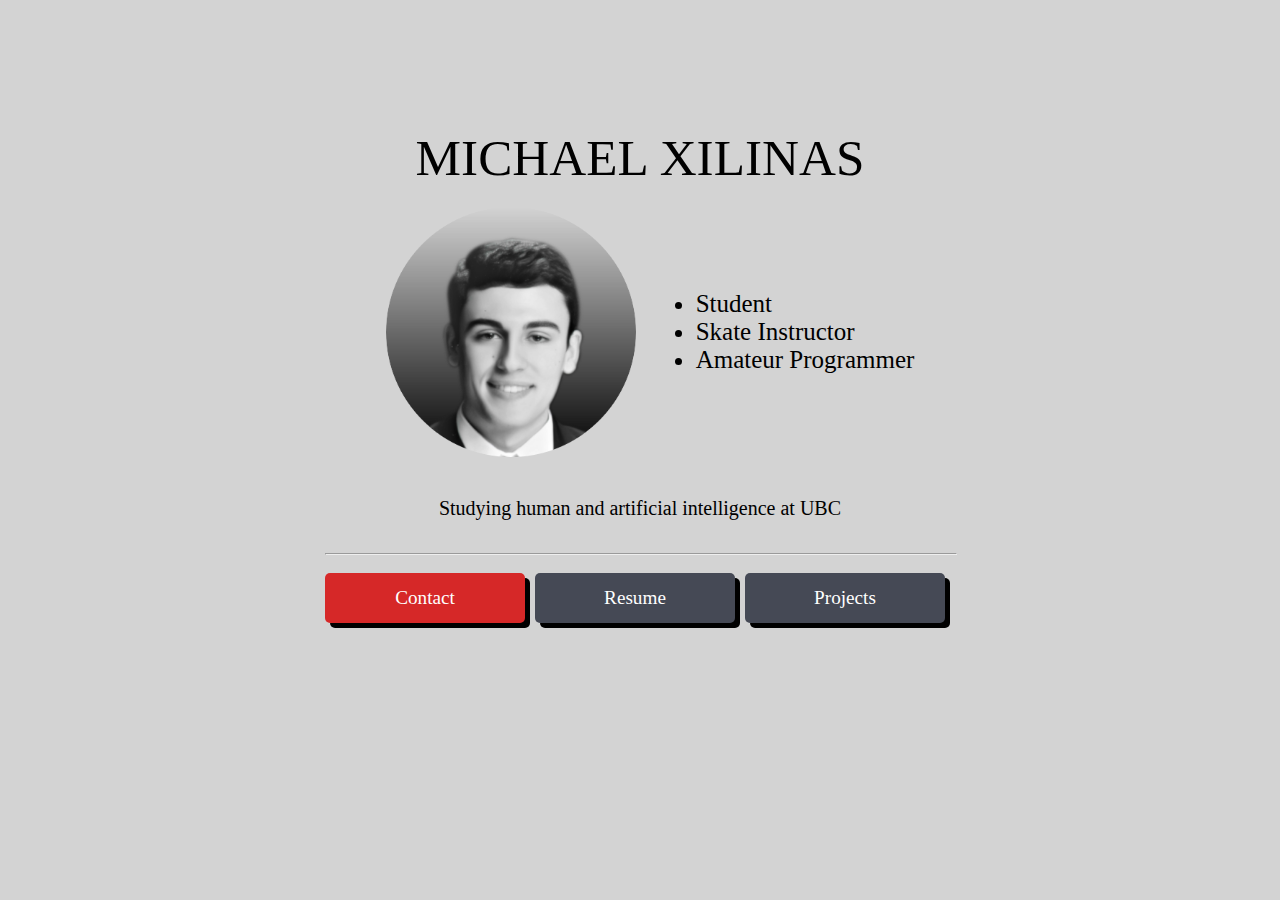
==== index.html @ 36f39596 "first commit" ====
<!DOCTYPE html>
<html>

<head>
<link rel="stylesheet" href="Styles/landing_page.css">
</head>

<body>
	<div class="wrapper">
		<div class="center">
			<h1>MICHAEL XILINAS</h1>
			<div class="beside">
				<img src="Images/headshot.png">
				<ul>
					<li>Student</li>
					<li>Skate Instructor</li>
					<li>Amateur Programmer</li>
				</ul>
			</div>
			<p>Studying human and artificial intelligence at UBC</p>
			<hr>
			<div class="button_container">
				<a class="contact" href="https://forms.gle/q11wuD6EPuG9CwRc7">Contact</a>
				<a class="resume" href="https://docs.google.com/document/d/1irfIzOSBhY8ymAPG5YgSZCQz5qVtj-jNSn2Zpp6zG4Q/edit?usp=sharing">Resume</a>
				<a href="projects.html">Projects</a>
			</div>
		</div>
	</div>
</body>

</html>
---- Styles/landing_page.css ----
@font-face {
	font-family: "FiraMono";
	src: url("FiraMono-Regular.otf") format("opentype");
}

hr {
	width: 100%;
}

ul {
	margin: 0px;
	font-size: 25px;
}

body {
	margin-top: 10%;
	background-color: lightgray;
}

h1 {
	font: 4vw "FiraMono";
	margin: 0px;
	padding: 0px;
	white-space: nowrap;
}

img {
	padding: 20px;
	width: 250px;
	height: 250px;
}

p {
	font-size: 125%;
	margin-bottom: 25px;
}

a {
	display: flex;
	align-items: center;
	text-decoration: none;
	justify-content: center;
	color: white;
	margin-top: 10px;
	margin-right: 10px;
	background-color: #454955;
	font-size: 120%;
	width: 200px;
	height: 50px;
	border: none;
	border-radius: 5px;
	box-shadow: 5px 5px black;
}

@keyframes push {
	from {top: 0px; left: 0px;}
	to {top: 5px; left: 5px; box-shadow: 0px 0px black;}
}

a:active {
	animation-name: push;
	animation-duration: 0.1s;
	position: relative;
}

a:hover {
	background-color: gray;
}

.contact:hover {
	background-color: red;
}

.contact {
	background-color: #d62828;
}

.wrapper {
	display: flex;
	flex-direction: column;
	align-items: center;
}

.center {
	width: fit-content;
	display: flex;
	flex-direction: column;
	align-items: center;
}

.beside, .button_container {
	width: 100%;
	display: flex;
	justify-content: center;
	align-items: center;
	flex-direction: row;
}

/* Stack and resize on mobile */
@media only screen and (max-width: 1000px) {
	.button_container {
		display: flex;
		flex-direction: column;
	}

	hr {
		height: 3px;
		background-color: black;
	}

	ul {
		font-size: 4.5vw;
	}

	p {
		font-size: 3.5vw;
	}

	h1 {
		font-size: 9vw;
	}

	a {
		margin: 10px;
		font-size: 50px;
		width: 90vw;
		height: 200px;
	}

	img {
		width: 350px;
		height: 350px;
	}
}

.above {
	display: flex;
	flex-direction: column;
}
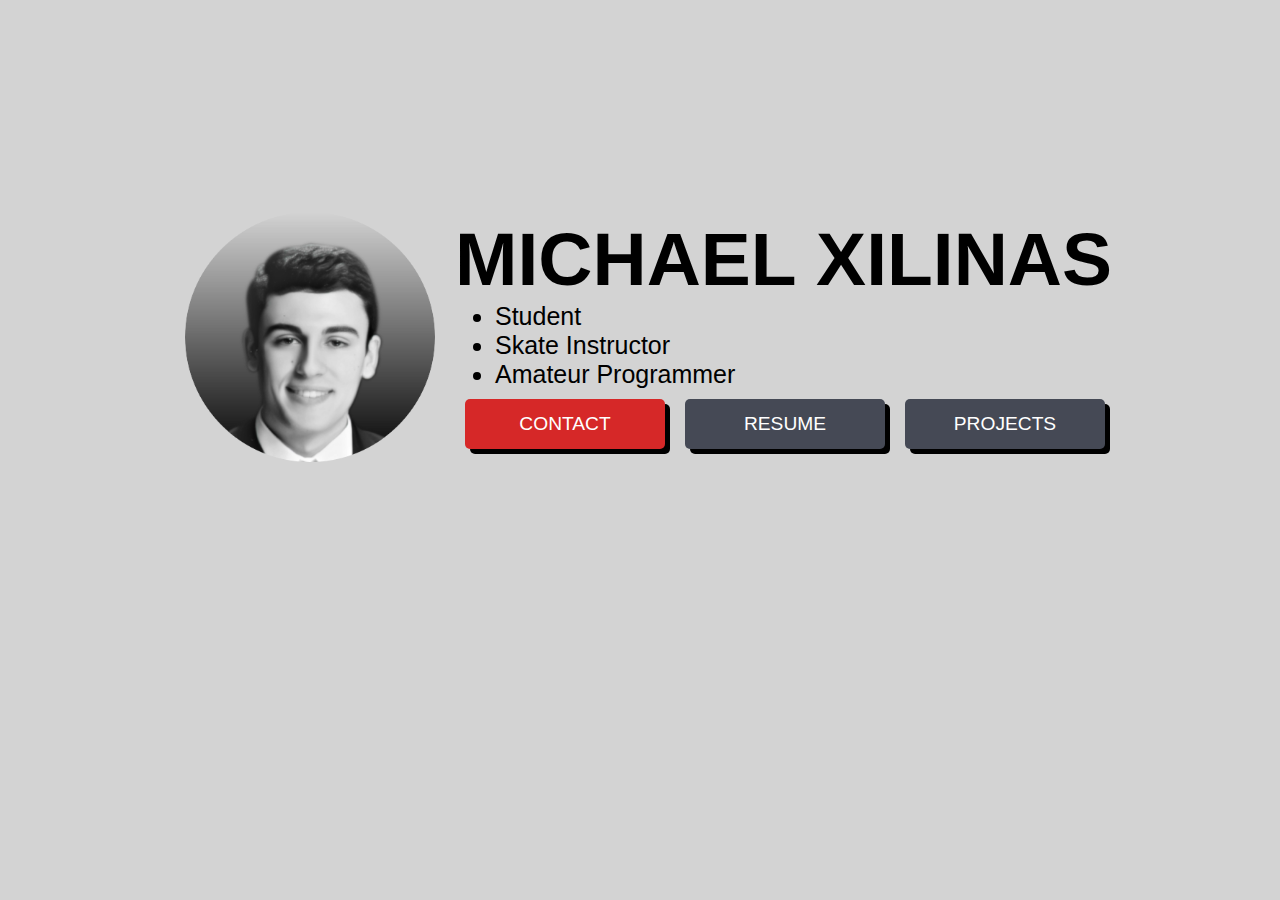
==== commit 25d1ecfa: "upadated landing page layout" ====
--- a/index.html
+++ b/index.html
@@ -8,21 +8,21 @@
 <body>
 	<div class="wrapper">
 		<div class="center">
-			<h1>MICHAEL XILINAS</h1>
 			<div class="beside">
 				<img src="Images/headshot.png">
-				<ul>
-					<li>Student</li>
-					<li>Skate Instructor</li>
-					<li>Amateur Programmer</li>
-				</ul>
-			</div>
-			<p>Studying human and artificial intelligence at UBC</p>
-			<hr>
-			<div class="button_container">
-				<a class="contact" href="https://forms.gle/q11wuD6EPuG9CwRc7">Contact</a>
-				<a class="resume" href="https://docs.google.com/document/d/1irfIzOSBhY8ymAPG5YgSZCQz5qVtj-jNSn2Zpp6zG4Q/edit?usp=sharing">Resume</a>
-				<a href="projects.html">Projects</a>
+				<div class="above">
+					<h1>MICHAEL XILINAS</h1>
+					<ul>
+						<li>Student</li>
+						<li>Skate Instructor</li>
+						<li>Amateur Programmer</li>
+					</ul>
+					<div class="button_container">
+						<a class="contact" href="https://forms.gle/q11wuD6EPuG9CwRc7">CONTACT</a>
+						<a class="resume" href="https://docs.google.com/document/d/1irfIzOSBhY8ymAPG5YgSZCQz5qVtj-jNSn2Zpp6zG4Q/edit?usp=sharing">RESUME</a>
+						<a href="projects.html">PROJECTS</a>
+					</div>
+				</div>
 			</div>
 		</div>
 	</div>
--- a/Styles/landing_page.css
+++ b/Styles/landing_page.css
@@ -8,17 +8,20 @@
 }
 
 ul {
+	font-family: Tahoma, sans-serif;
+	font-size: 25px;
 	margin: 0px;
-	font-size: 25px;
 }
 
 body {
-	margin-top: 10%;
+	font-family: "arial";
+	margin-top: 15%;
 	background-color: lightgray;
 }
 
 h1 {
-	font: 4vw "FiraMono";
+	font-family: Arial, sans-serif;
+	font-size: 75px;
 	margin: 0px;
 	padding: 0px;
 	white-space: nowrap;
@@ -31,8 +34,8 @@
 }
 
 p {
-	font-size: 125%;
-	margin-bottom: 25px;
+	font-style: italic;
+	font-size: 25px;
 }
 
 a {
@@ -41,9 +44,8 @@
 	text-decoration: none;
 	justify-content: center;
 	color: white;
-	margin-top: 10px;
-	margin-right: 10px;
 	background-color: #454955;
+	margin: 10px;
 	font-size: 120%;
 	width: 200px;
 	height: 50px;
@@ -78,6 +80,7 @@
 .wrapper {
 	display: flex;
 	flex-direction: column;
+	justify-items: center;
 	align-items: center;
 }
 
@@ -88,11 +91,17 @@
 	align-items: center;
 }
 
-.beside, .button_container {
+.beside {
 	width: 100%;
 	display: flex;
-	justify-content: center;
 	align-items: center;
+	flex-direction: row;
+}
+
+.button_container {
+	width: 100%;
+	display: flex;
+	border-style: ;
 	flex-direction: row;
 }
 
@@ -113,23 +122,22 @@
 	}
 
 	p {
-		font-size: 3.5vw;
+		font-size: 4.0vw;
 	}
 
 	h1 {
-		font-size: 9vw;
+		font-size: 10vw;
 	}
 
 	a {
-		margin: 10px;
+		margin: 15px;
 		font-size: 50px;
 		width: 90vw;
 		height: 200px;
 	}
 
 	img {
-		width: 350px;
-		height: 350px;
+		display: none;
 	}
 }
 
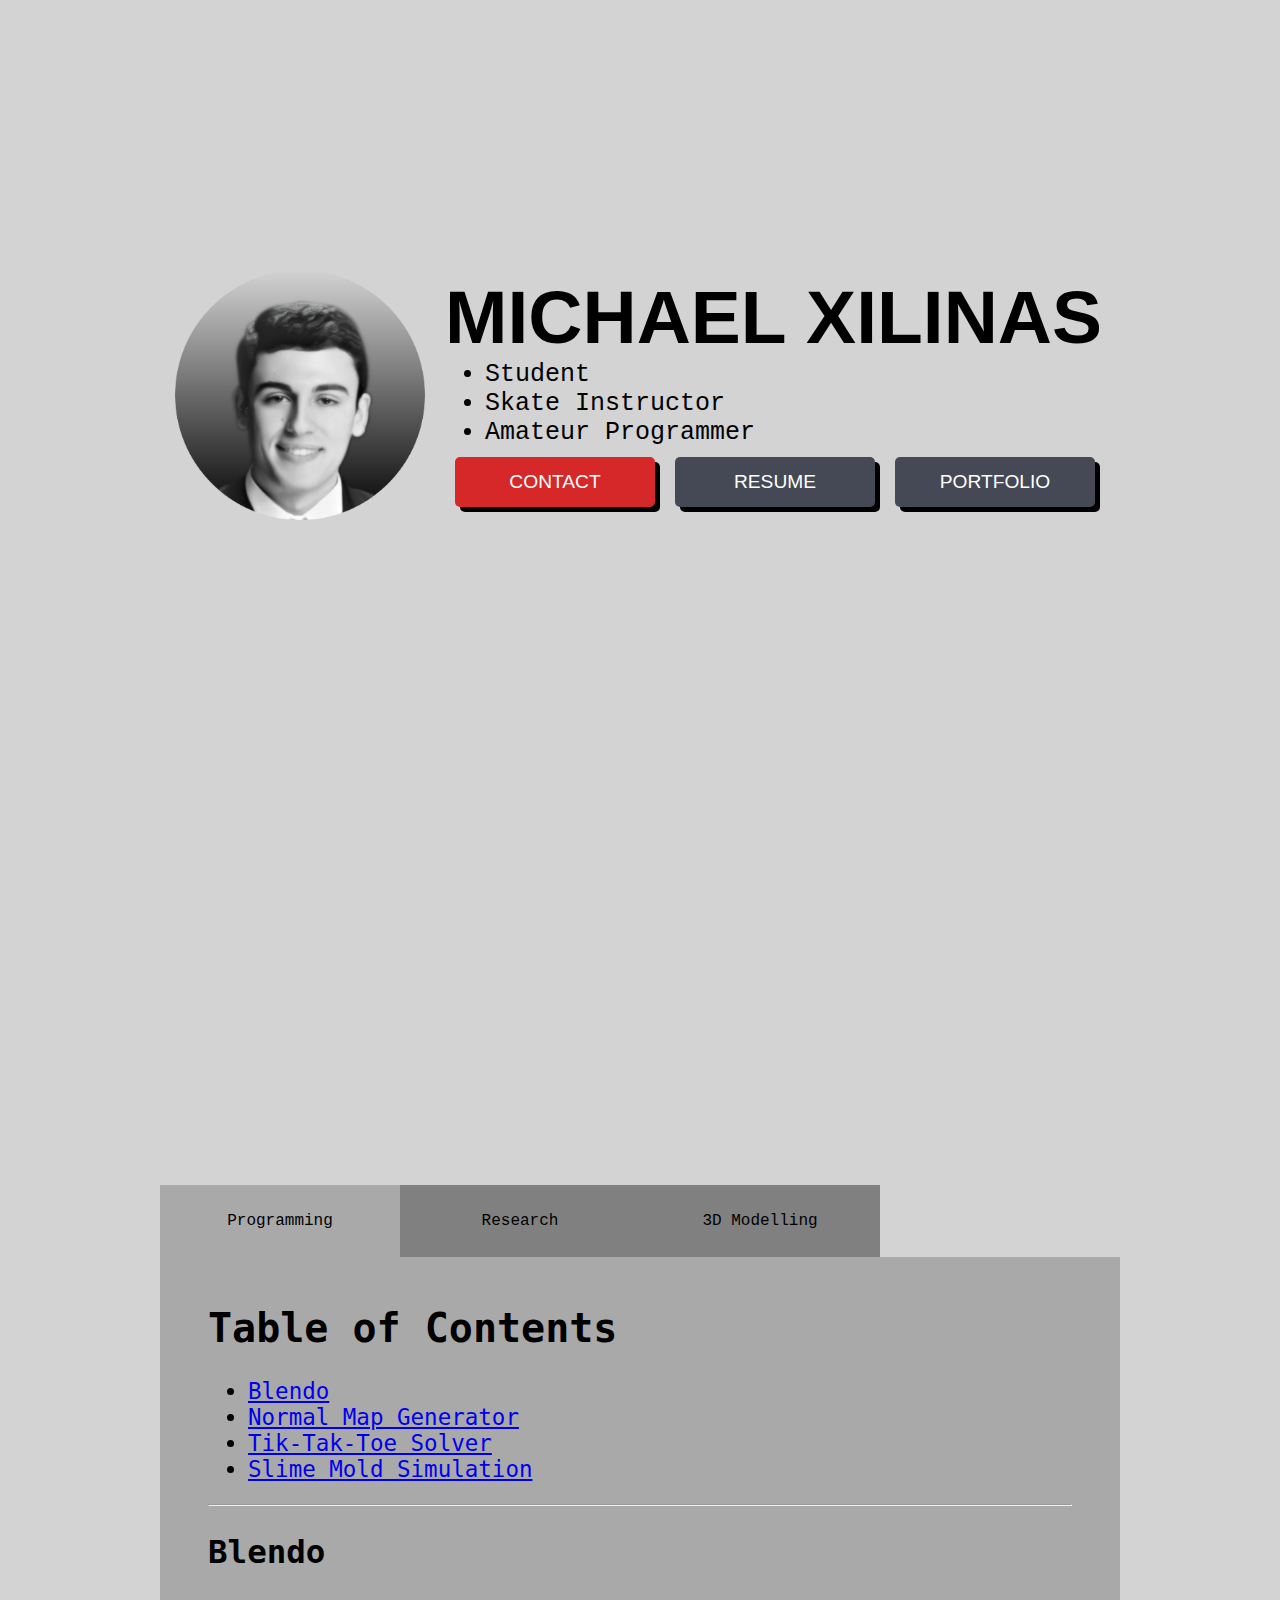
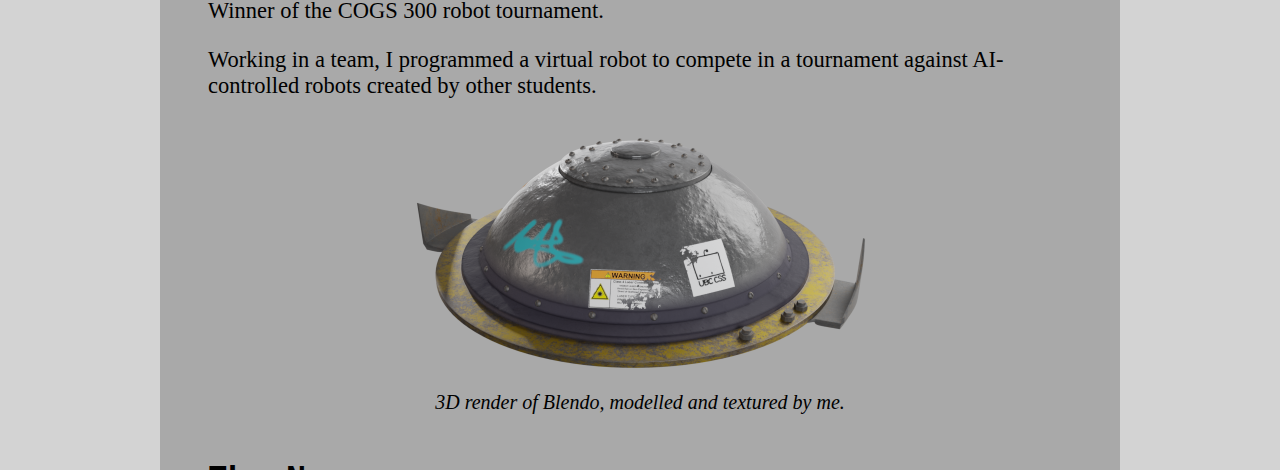
==== commit 593430eb: "added portfolio" ====
--- a/index.html
+++ b/index.html
@@ -2,11 +2,11 @@
 <html>
 
 <head>
-<link rel="stylesheet" href="Styles/landing_page.css">
+	<link rel="stylesheet" href="style.css">
 </head>
 
 <body>
-	<div class="wrapper">
+	<div class="center">
 		<div class="center">
 			<div class="beside">
 				<img src="Images/headshot.png">
@@ -20,10 +20,11 @@
 					<div class="button_container">
 						<a class="contact" href="https://forms.gle/q11wuD6EPuG9CwRc7">CONTACT</a>
 						<a class="resume" href="https://docs.google.com/document/d/1irfIzOSBhY8ymAPG5YgSZCQz5qVtj-jNSn2Zpp6zG4Q/edit?usp=sharing">RESUME</a>
-						<a href="projects.html">PROJECTS</a>
+						<a href="index.html#portfolio">PORTFOLIO</a>
 					</div>
 				</div>
 			</div>
+			<embed id="portfolio" type="text/html" src="Pages/portfolio.html">
 		</div>
 	</div>
 </body>
--- a/style.css
+++ b/style.css
@@ -0,0 +1,139 @@
+html { scroll-behavior: smooth; }
+
+embed {
+	position: absolute;
+	margin-top: 100vh;
+	width: 100%;
+	height: 100%;
+}
+
+ul {
+	font-family: monospace;
+	font-size: 25px;
+	margin: 0px;
+}
+
+body {
+	font-family: "arial";
+	margin-top: 30vh;
+	background-color: lightgray;
+}
+
+h1 {
+	font-size: 75px;
+	margin: 0px;
+	padding: 0px;
+	white-space: nowrap;
+}
+
+img {
+	padding-right: 20px;
+	width: 250px;
+	height: 250px;
+}
+
+p {
+	font-style: italic;
+	font-size: 25px;
+}
+
+a {
+	display: flex;
+	align-items: center;
+	text-decoration: none;
+	justify-content: center;
+	color: white;
+	background-color: #454955;
+	margin: 10px;
+	font-size: 120%;
+	width: 200px;
+	height: 50px;
+	border: none;
+	border-radius: 5px;
+	box-shadow: 5px 5px black;
+}
+
+@keyframes push {
+	from {top: 0px; left: 0px;}
+	to {top: 5px; left: 5px; box-shadow: 0px 0px black;}
+}
+
+a:active {
+	animation-name: push;
+	animation-duration: 0.1s;
+	position: relative;
+}
+
+a:hover {
+	background-color: gray;
+}
+
+.contact:hover {
+	background-color: red;
+}
+
+.contact {
+	background-color: #d62828;
+}
+
+.center {
+	display: flex;
+	flex-direction: column;
+	justify-items: center;
+	align-items: center;
+}
+
+.beside {
+	display: flex;
+	flex-direction: row;
+	align-items: center;
+	width: 100%;
+}
+
+.button_container {
+	width: 100%;
+	display: flex;
+	border-style: ;
+	flex-direction: row;
+}
+
+/* Stack and resize on mobile */
+@media only screen and (max-width: 1000px) {
+	.button_container {
+		display: flex;
+		flex-direction: column;
+	}
+
+	hr {
+		height: 3px;
+		background-color: black;
+	}
+
+	ul {
+		font-size: 4.5vw;
+	}
+
+	p {
+		font-size: 4.0vw;
+	}
+
+	h1 {
+		font-size: 10vw;
+	}
+
+	a {
+		margin: 15px;
+		font-size: 50px;
+		width: 90vw;
+		height: 200px;
+	}
+
+	img {
+		display: none;
+	}
+}
+
+.above {
+	display: flex;
+	flex-direction: column;
+}
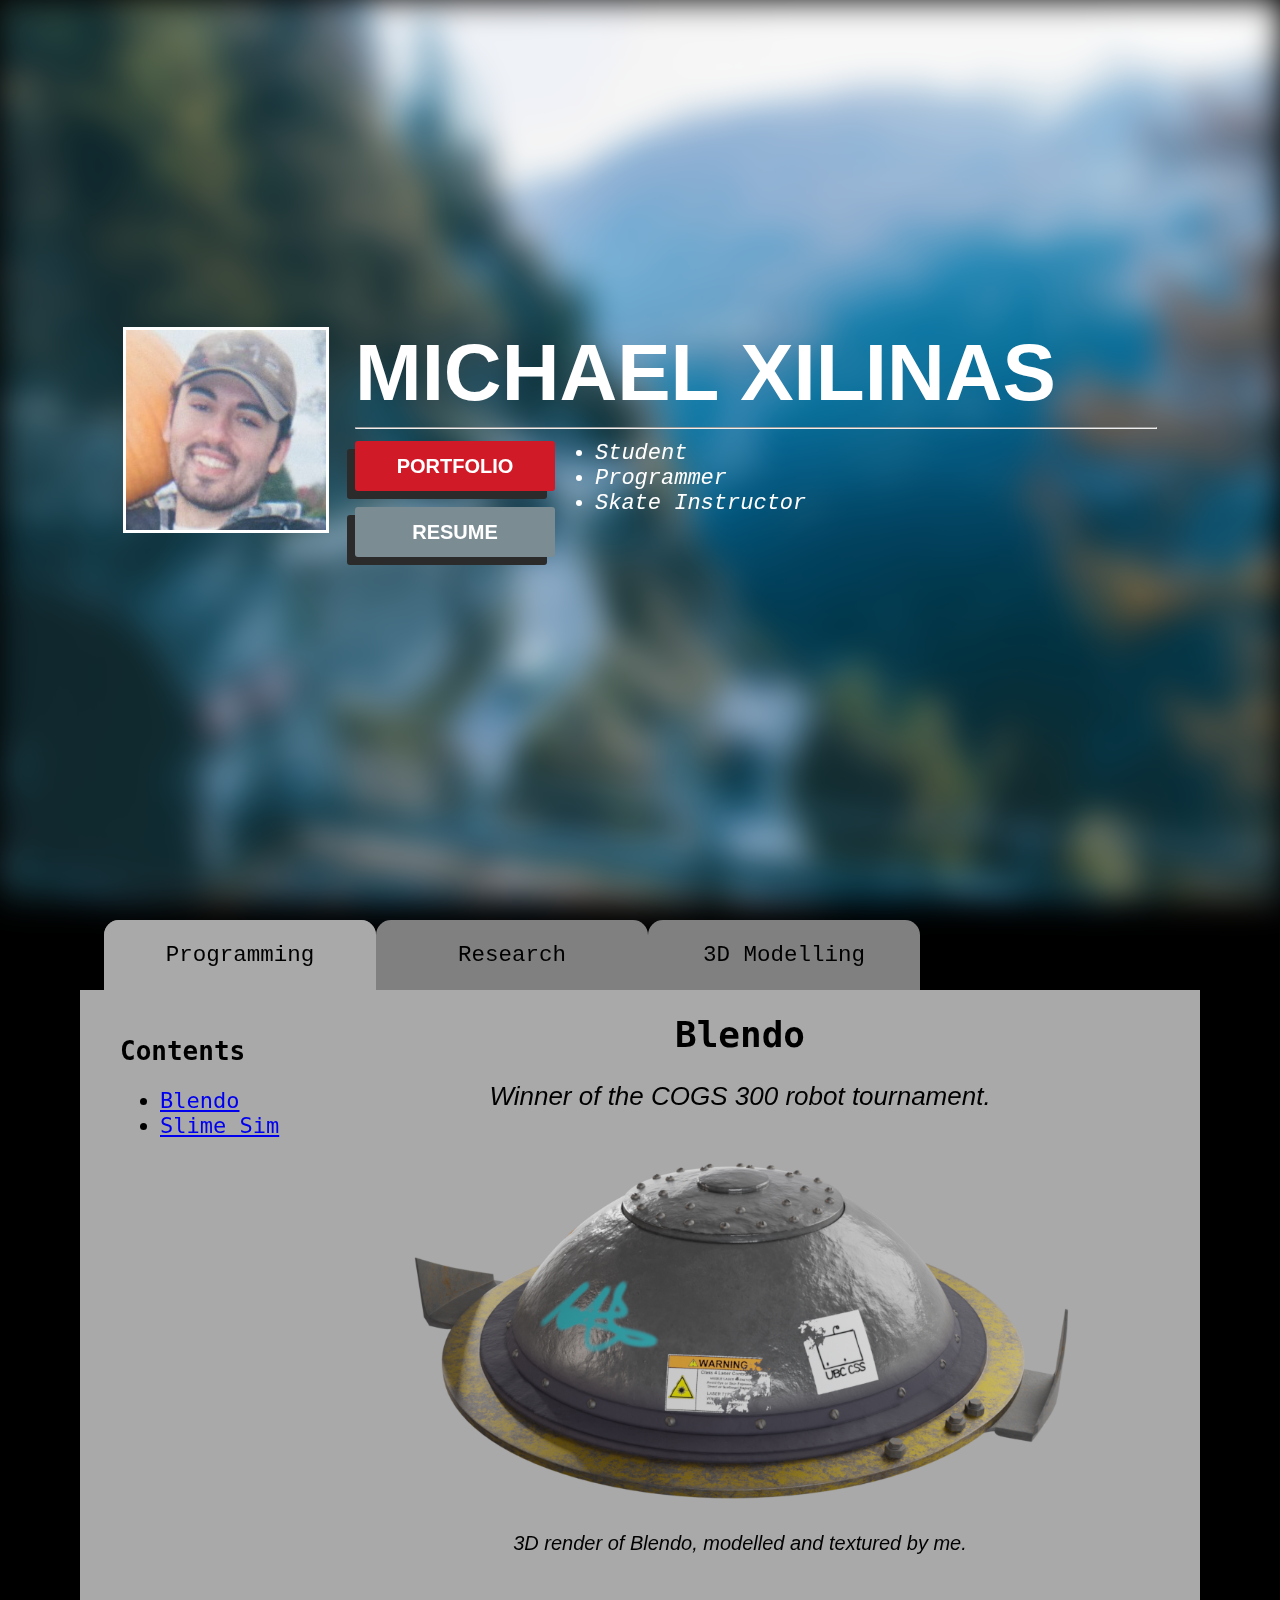
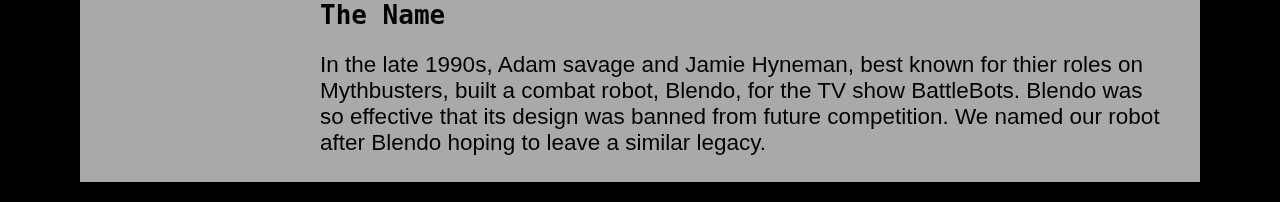
==== commit 7d695040: "changed intro page" ====
--- a/index.html
+++ b/index.html
@@ -1,32 +1,42 @@
 <!DOCTYPE html>
+
 <html>
 
-<head>
-	<link rel="stylesheet" href="style.css">
-</head>
+	<head>
+		<link rel="stylesheet" href="style.css">
+	</head>
 
-<body>
-	<div class="center">
-		<div class="center">
-			<div class="beside">
-				<img src="Images/headshot.png">
-				<div class="above">
-					<h1>MICHAEL XILINAS</h1>
-					<ul>
-						<li>Student</li>
-						<li>Skate Instructor</li>
-						<li>Amateur Programmer</li>
-					</ul>
-					<div class="button_container">
-						<a class="contact" href="https://forms.gle/q11wuD6EPuG9CwRc7">CONTACT</a>
-						<a class="resume" href="https://docs.google.com/document/d/1irfIzOSBhY8ymAPG5YgSZCQz5qVtj-jNSn2Zpp6zG4Q/edit?usp=sharing">RESUME</a>
-						<a href="index.html#portfolio">PORTFOLIO</a>
+	<body>
+		<div class="bg-image"></div>
+		<div class="column">
+			<div class="center">
+
+				<!-- Title Card -->
+				<div class="beside">
+					<img class="headshot" src="Images/pumpkin_head.png">
+					<div class="above">
+						<h1>MICHAEL XILINAS</h1>
+						<hr>
+						<div class="beside">
+							<div>
+								<a class="portfolio" href="index.html#portfolio">PORTFOLIO</a>
+								<a href="resume.pdf" download>RESUME</a>
+							</div>
+							<ul>
+								<li>Student</li>
+								<li>Programmer</li>
+								<li>Skate Instructor</li>
+							</ul>
+						</div>
 					</div>
 				</div>
+
 			</div>
+
+			<!-- Portfolio -->
 			<embed id="portfolio" type="text/html" src="Pages/portfolio.html">
+
 		</div>
-	</div>
-</body>
+	</body>
 
 </html>
--- a/style.css
+++ b/style.css
@@ -1,124 +1,136 @@
 html { scroll-behavior: smooth; }
 
-embed {
-	position: absolute;
-	margin-top: 100vh;
-	width: 100%;
-	height: 100%;
+body {
+	background-color: black;
+	font-family: "arial";
+	margin: 0px;
+}
+
+img {
+	border: solid white 3px;
+	width: 200px;
+	height: 200px;
+	margin-right: 26px;
+}
+
+h1 {
+	color: white;
+	font-size: 80px;
+	white-space: nowrap;
+	margin: 0px;
 }
 
 ul {
 	font-family: monospace;
-	font-size: 25px;
-	margin: 0px;
+	margin-top: 0px;
+	font-size: 22px;
+	font-style: oblique;
+	color: white;
 }
 
-body {
-	font-family: "arial";
-	margin-top: 30vh;
-	background-color: lightgray;
+hr {
+	margin-bottom: 12px;
+	color: white;
+	width: 800px;
 }
 
-h1 {
-	font-size: 75px;
-	margin: 0px;
-	padding: 0px;
-	white-space: nowrap;
-}
-
-img {
-	padding-right: 20px;
-	width: 250px;
-	height: 250px;
-}
-
-p {
-	font-style: italic;
-	font-size: 25px;
-}
-
+/* Buttons */
 a {
 	display: flex;
 	align-items: center;
-	text-decoration: none;
 	justify-content: center;
 	color: white;
-	background-color: #454955;
-	margin: 10px;
-	font-size: 120%;
+	text-decoration: none;
+	background-color: #7b8c93;
+	margin-bottom: 16px;
+	font-size: 20px;
+	font-weight: bold;
 	width: 200px;
 	height: 50px;
-	border: none;
-	border-radius: 5px;
-	box-shadow: 5px 5px black;
+	border-radius: 3px;
+	box-shadow: -8px 8px #2b2b2b;
+}
+
+a:active {
+	position: relative;
+	animation-name: push;
+	animation-duration: 0.1s;
+}
+
+a:hover {
+	background-color: darkgray;
 }
 
 @keyframes push {
 	from {top: 0px; left: 0px;}
-	to {top: 5px; left: 5px; box-shadow: 0px 0px black;}
+	to {top: 8px; left: -8px; box-shadow: 0px 0px #2b2b2b;}
 }
 
-a:active {
-	animation-name: push;
-	animation-duration: 0.1s;
-	position: relative;
+.portfolio { background-color: #d11a28 }
+.portfolio:hover { background-color: #ea5c66; }
+
+embed {
+	width: 100%;
+	height: 98vh;
+	margin-bottom: 16px;
 }
 
-a:hover {
-	background-color: gray;
+/* Alignment */
+.center {
+	justify-content: center;
+	align-items: center;
+	flex-direction: column;
+	height: 100vh;
+	display: flex;
 }
 
-.contact:hover {
-	background-color: red;
+.column {
+	margin-left: 80px;
+	margin-right: 80px;
+	height: 100%;
 }
 
-.contact {
-	background-color: #d62828;
+
+.beside {
+	width: fit-content;
+	display: flex;
 }
 
-.center {
+
+.above {
 	display: flex;
 	flex-direction: column;
-	justify-items: center;
-	align-items: center;
 }
 
-.beside {
-	display: flex;
-	flex-direction: row;
-	align-items: center;
-	width: 100%;
-}
-
-.button_container {
-	width: 100%;
-	display: flex;
-	border-style: ;
-	flex-direction: row;
+.bg-image {
+	z-index: -1;
+	position: fixed;
+	height: 100%;
+	width: 100vw;
+	background-image: url('Images/road.jpg');
+	background-size: cover;
+	background-attachment: fixed;
+	filter: blur(16px);
 }
 
 /* Stack and resize on mobile */
 @media only screen and (max-width: 1000px) {
-	.button_container {
+
+	.center {
 		display: flex;
-		flex-direction: column;
+		width: 100%;
+		height: 100vh;
 	}
 
-	hr {
-		height: 3px;
-		background-color: black;
+	.above {
+		align-items: center;
+		justify-content: center;
 	}
 
-	ul {
-		font-size: 4.5vw;
-	}
-
-	p {
-		font-size: 4.0vw;
-	}
-
-	h1 {
-		font-size: 10vw;
+	.beside {
+		flex-direction: column;
+		align-items: center;
+		justify-content: center;
 	}
 
 	a {
@@ -128,12 +140,19 @@
 		height: 200px;
 	}
 
-	img {
-		display: none;
+	hr { display: none; }
+
+	h1 {
+		font-size: 100px;
+		margin-bottom: 100px;
+	}
+
+	ul { display: none; }
+
+	.headshot {
+		margin-top: 200px;
+		margin-bottom: 100px;
+		width: 350px;
+		height: 350px;
 	}
 }
-
-.above {
-	display: flex;
-	flex-direction: column;
-}
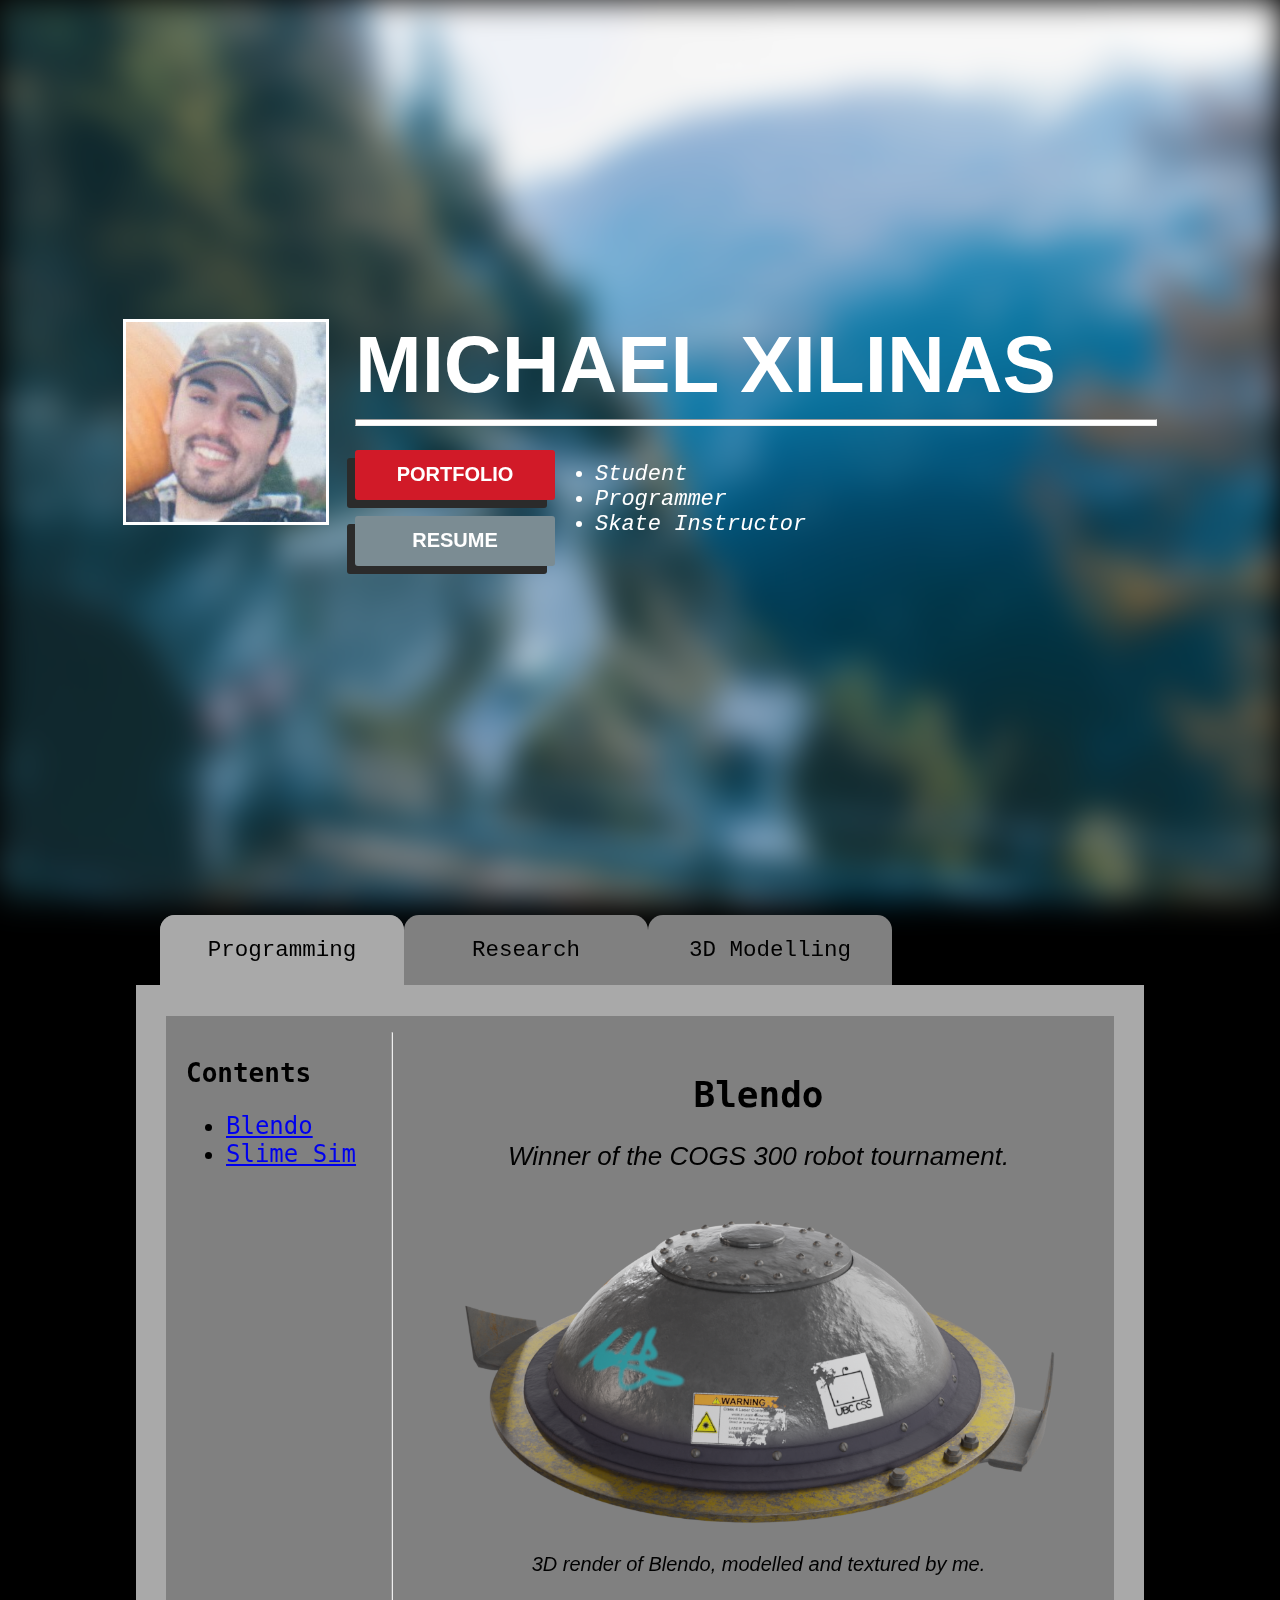
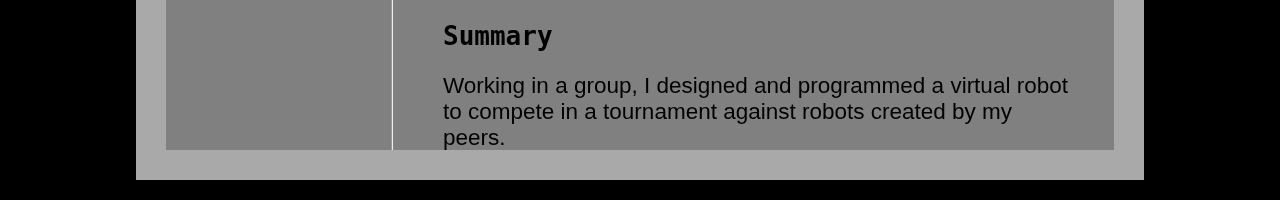
==== commit 708e7464: "rehaul" ====
--- a/index.html
+++ b/index.html
@@ -33,8 +33,9 @@
 
 			</div>
 
-			<!-- Portfolio -->
-			<embed id="portfolio" type="text/html" src="Pages/portfolio.html">
+			<div class="center">
+				<embed id="portfolio" type="text/html" src="Pages/portfolio.html">
+			</div>
 
 		</div>
 	</body>
--- a/style.css
+++ b/style.css
@@ -22,15 +22,17 @@
 
 ul {
 	font-family: monospace;
-	margin-top: 0px;
+	margin-top: 12px;
 	font-size: 22px;
 	font-style: oblique;
 	color: white;
 }
 
 hr {
-	margin-bottom: 12px;
+	margin-bottom: 24px;
 	color: white;
+	background: white;
+	height: 5px;
 	width: 800px;
 }
 
@@ -70,9 +72,9 @@
 .portfolio:hover { background-color: #ea5c66; }
 
 embed {
-	width: 100%;
+	width: 90%;
 	height: 98vh;
-	margin-bottom: 16px;
+	margin-bottom: 20px;
 }
 
 /* Alignment */
@@ -90,12 +92,10 @@
 	height: 100%;
 }
 
-
 .beside {
 	width: fit-content;
 	display: flex;
 }
-
 
 .above {
 	display: flex;
